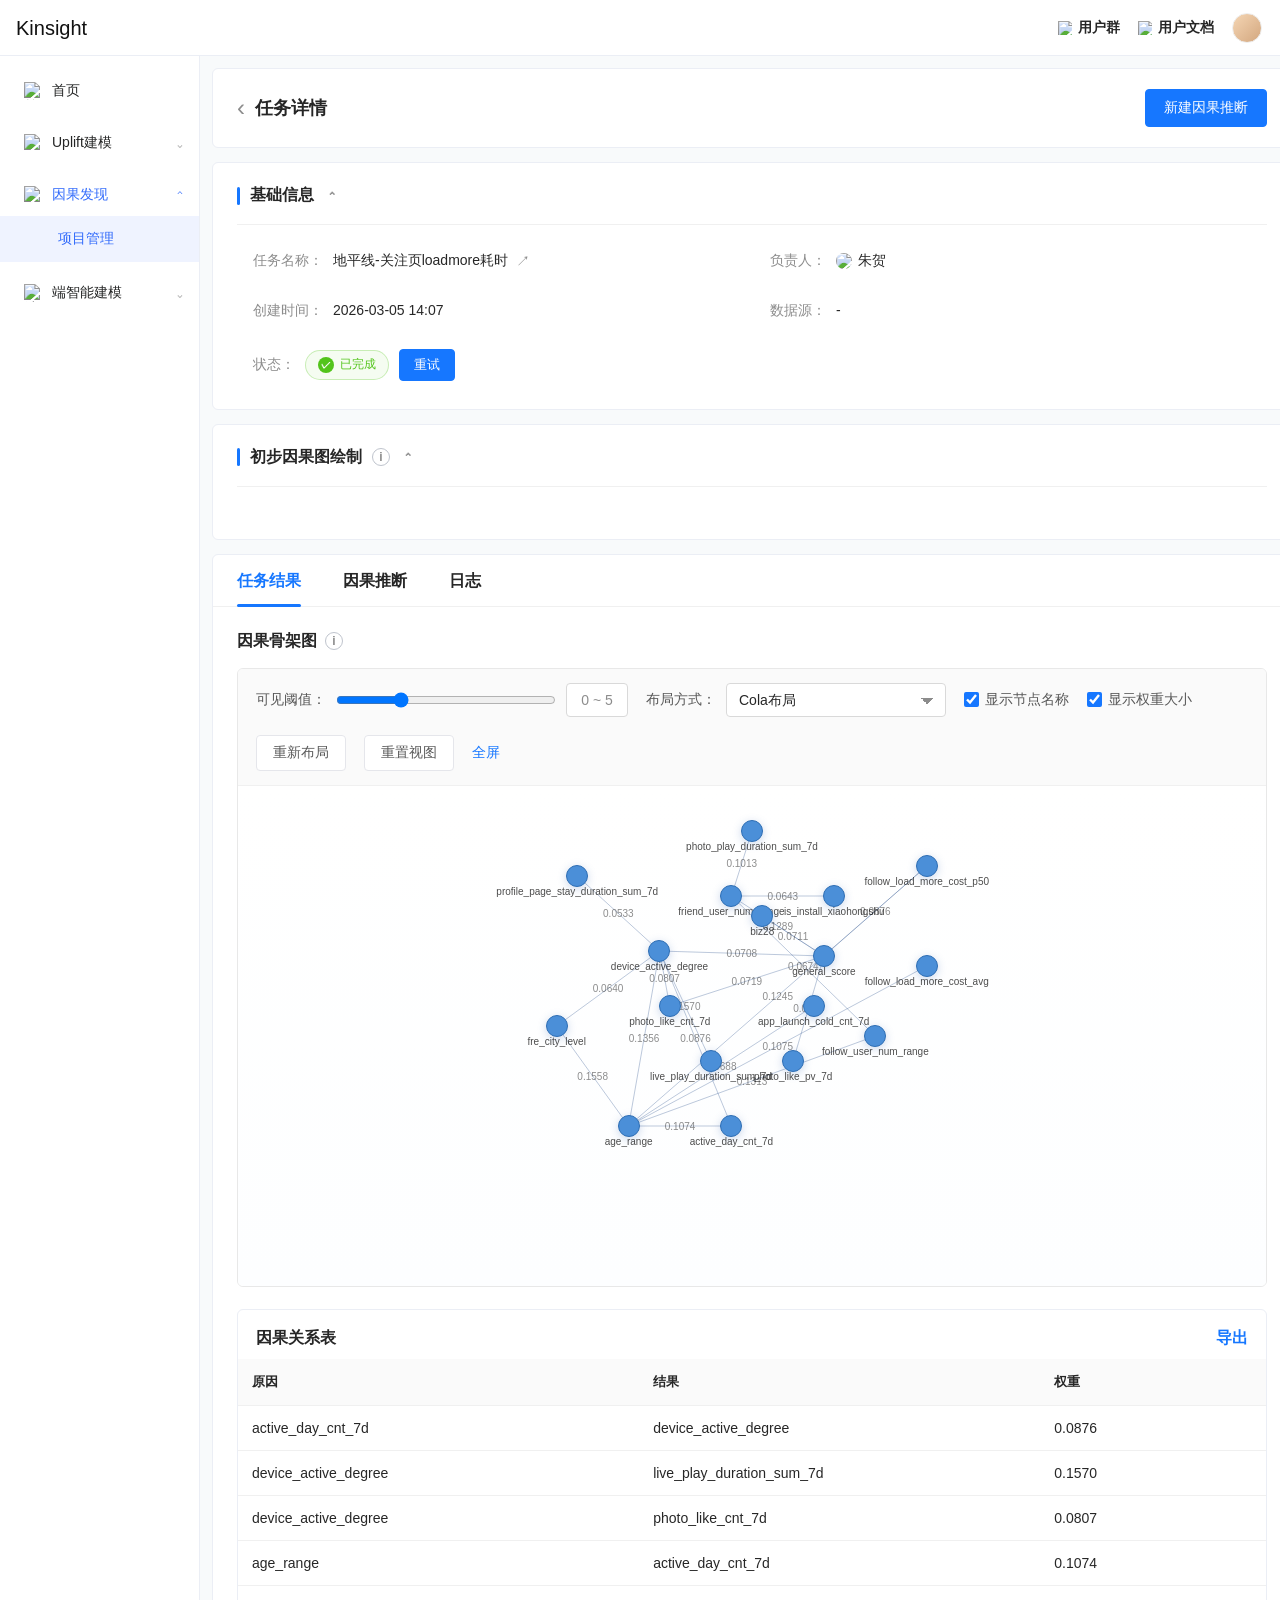
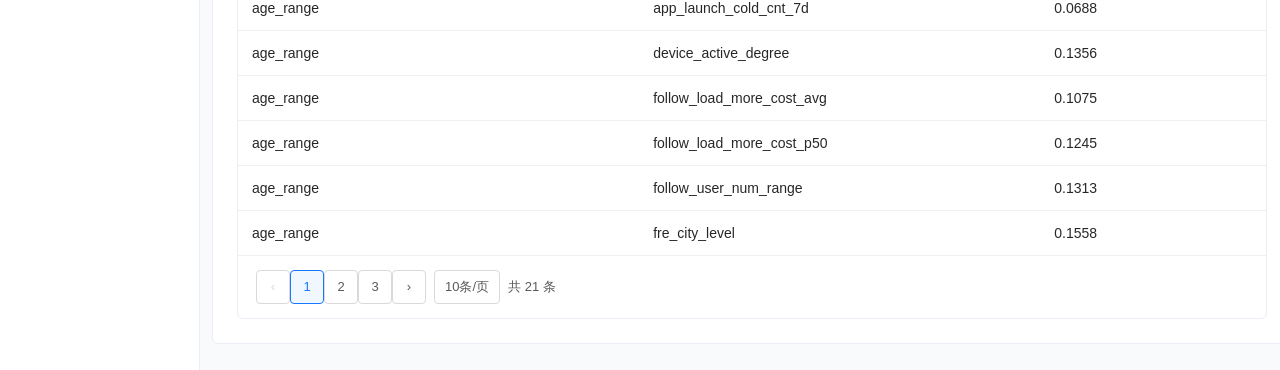
==== pages/causal/causal-project-detail-demo.html @ 395885bf "Initial project import. Add the current Kinsight workspace files to initialize the repository on Git" ====
<!DOCTYPE html>
<html lang="zh-CN">
<head>
  <meta charset="UTF-8" />
  <meta name="viewport" content="width=device-width, initial-scale=1.0" />
  <title>Kinsight - 因果发现任务详情</title>
    <link rel="stylesheet" href="../../assets/css/causal/causal-project-detail-demo.css" />
</head>
<body>
  <header class="app-topbar">
    <div class="brand">Kinsight</div>
    <div class="top-actions">
      <a class="top-link" href="javascript:void(0)"><img src="https://w2.kskwai.com/kos/nlav12127/svg-icons/kim.svg" alt="kim" />用户群</a>
      <a class="top-link" href="javascript:void(0)"><img src="https://w2.kskwai.com/kos/nlav12127/svg-icons/home.svg" alt="doc" />用户文档</a>
      <span class="avatar"></span>
    </div>
  </header>

  <div class="layout">
    <aside class="sidebar">
      <div class="nav-group">
        <a class="nav-item" href="../../pages/home/home-demo.html">
          <img src="https://w2.kskwai.com/kos/nlav12127/svg-icons/home.svg" alt="首页" />
          <span>首页</span>
        </a>
      </div>

      <div class="nav-group">
        <a class="nav-item" href="javascript:void(0)" onclick="toggleNav(this)">
          <img src="https://w2.kskwai.com/kos/nlav12127/svg-icons/list.svg" alt="Uplift建模" />
          <span>Uplift建模</span>
          <span class="nav-arrow">⌄</span>
        </a>
        <div class="sub-nav" style="display: none;">
          <a class="sub-item" href="../../pages/uplift/uplift-task-list-demo.html">项目管理</a>
          <a class="sub-item" href="../../pages/uplift/uplift-audience-package-demo.html">人群包管理</a>
        </div>
      </div>

      <div class="nav-group">
        <a class="nav-item active" href="javascript:void(0)" onclick="toggleNav(this)">
          <img src="https://w2.kskwai.com/kos/nlav12127/svg-icons/wallet.svg" alt="因果发现" />
          <span>因果发现</span>
          <span class="nav-arrow">⌃</span>
        </a>
        <div class="sub-nav">
          <a class="sub-item active" href="../../pages/causal/causal-project-list-demo.html">项目管理</a>
        </div>
      </div>

      <div class="nav-group">
        <a class="nav-item" href="javascript:void(0)" onclick="toggleNav(this)">
          <img src="https://w2.kskwai.com/kos/nlav12127/svg-icons/home.svg" alt="端智能建模" />
          <span>端智能建模</span>
          <span class="nav-arrow">⌄</span>
        </a>
        <div class="sub-nav" style="display: none;">
          <a class="sub-item" href="../../pages/device/task-list-demo.html">项目管理</a>
          <a class="sub-item" href="../../pages/device/eve-package-demo.html">eve包管理</a>
        </div>
      </div>
    </aside>

    <main class="content">
      <div class="page">
        <section class="card">
          <div class="header">
            <a class="back-link" href="../../pages/causal/causal-project-list-demo.html">
              <span class="back-arrow">‹</span>
              <span>任务详情</span>
            </a>
            <button class="btn-primary" type="button" onclick="showToast('已打开新建因果推断入口')">新建因果推断</button>
          </div>
        </section>

        <section class="card section" data-section="basic">
          <div class="section-head">
            <div class="section-title" onclick="toggleSection('basic')">
              <span class="section-mark"></span>
              <span>基础信息</span>
              <span class="section-caret">⌃</span>
            </div>
          </div>
          <div class="divider"></div>
          <div class="section-body" id="section-basic">
            <div class="info-grid">
              <div class="info-item">
                <span class="info-label">任务名称：</span>
                <a id="taskNameLink" class="ext-link" href="javascript:void(0)">
                  <span id="taskNameText">地平线-关注页loadmore耗时</span>
                  <span class="ext-link-icon">↗</span>
                </a>
              </div>
              <div class="info-item">
                <span class="info-label">负责人：</span>
                <span class="info-value owner-cell"><img class="owner-logo" src="https://w2.kskwai.com/kos/nlav12127/svg-icons/kim.svg" alt="kim" /><span id="taskOwner">朱贺</span></span>
              </div>
              <div class="info-item">
                <span class="info-label">创建时间：</span>
                <span class="info-value" id="taskCreatedAt">2026-03-05 14:07</span>
              </div>

              <div class="info-item">
                <span class="info-label">数据源：</span>
                <span class="info-value">-</span>
              </div>
              <div class="info-item">
                <span class="info-label">状态：</span>
                <span class="info-value status-inline"><span id="taskStatusBadge"></span><button id="retryBtn" class="btn btn-mini" type="button" onclick="showToast('已提交重试任务')">重试</button></span>
              </div>
              <div class="info-item"></div>
            </div>
          </div>
        </section>

        <section class="card section" data-section="skeleton">
          <div class="section-head">
            <div class="section-title" onclick="toggleSection('skeleton')">
              <span class="section-mark"></span>
              <span>初步因果图绘制</span>
              <span class="info-icon">i</span>
              <span class="section-caret">⌃</span>
            </div>
          </div>
          <div class="divider"></div>
          <div class="section-body" id="section-skeleton"></div>
        </section>

        <section class="card">
          <div class="tabs" id="tabs">
            <div class="tab-item active" data-tab="taskResult">任务结果</div>
            <div class="tab-item" data-tab="causalInference">因果推断</div>
            <div class="tab-item" data-tab="logs">日志</div>
          </div>

          <div class="tab-content active" data-tab-content="taskResult">
            <div class="block-title">
              <div class="block-title-left">因果骨架图 <span class="info-icon">i</span></div>
            </div>
            <div class="graph-shell">
              <div class="graph-toolbar">
                <div class="toolbar-group">
                  <span>可见阈值：</span>
                  <input id="thresholdRange" class="range-input" type="range" min="0" max="0.18" step="0.01" value="0.05" />
                  <span id="thresholdText" class="range-value">0 ~ 5</span>
                </div>
                <div class="toolbar-group">
                  <span>布局方式：</span>
                  <select id="layoutSelect" class="select">
                    <option value="cola">Cola布局</option>
                    <option value="radial">环形布局</option>
                    <option value="grid">网格布局</option>
                  </select>
                </div>
                <label class="check"><input id="toggleNodeLabel" type="checkbox" checked />显示节点名称</label>
                <label class="check"><input id="toggleWeightLabel" type="checkbox" checked />显示权重大小</label>
                <button class="btn btn-light" type="button" onclick="renderGraph()">重新布局</button>
                <button class="btn btn-light" type="button" onclick="resetGraph()">重置视图</button>
                <a class="toolbar-link" href="javascript:void(0)" onclick="toggleFullscreen()">全屏</a>
              </div>
              <div id="graphCanvas" class="graph-canvas">
                <svg id="graphSvg" class="graph-svg"></svg>
              </div>
            </div>

            <div class="table-card">
              <div class="block-title" style="padding: 18px 18px 0; margin-bottom: 10px;">
                <div class="block-title-left">因果关系表</div>
                <a class="toolbar-link" href="javascript:void(0)" onclick="exportRelations()">导出</a>
              </div>
              <div class="table-wrap">
                <table>
                  <thead>
                    <tr>
                      <th style="width:260px;">原因</th>
                      <th style="width:260px;">结果</th>
                      <th style="width:180px;">权重</th>
                    </tr>
                  </thead>
                  <tbody id="relationTableBody"></tbody>
                </table>
              </div>
              <div class="pagination">
                <div class="pagination-left">
                  <div id="relationPagination"></div>
                  <span class="page-btn">10条/页</span>
                  <span id="relationTotalText">共 0 条</span>
                </div>
                <div class="pagination-right"></div>
              </div>
            </div>
          </div>

          <div class="tab-content" data-tab-content="causalInference">
            <div class="table-card" style="margin-top: 0;">
              <div class="table-wrap">
                <table>
                  <thead>
                    <tr>
                      <th style="width:120px;">ID</th>
                      <th style="width:300px;">因果推断任务名称</th>
                      <th style="width:180px;">ATE曲线参数</th>
                      <th style="width:210px;">创建时间</th>
                      <th style="width:180px;">状态</th>
                      <th style="width:170px;">负责人</th>
                      <th style="width:210px;">操作</th>
                    </tr>
                  </thead>
                  <tbody id="inferenceTableBody"></tbody>
                </table>
              </div>
              <div class="pagination">
                <div class="pagination-left">
                  <span id="inferenceTotalText">共 0 条</span>
                </div>
                <div class="pagination-right" id="inferencePagination"></div>
              </div>
            </div>
          </div>

          <div class="tab-content" data-tab-content="logs">
            <div class="log-layout">
              <div class="log-nav" id="logNav"></div>
              <div class="log-panel">
                <div class="log-toolbar">
                  <span id="logTitle">任务日志</span>
                  <a class="toolbar-link" href="javascript:void(0)" onclick="showToast('日志已复制到剪贴板')">复制日志</a>
                </div>
                <div class="log-content" id="logContent"></div>
              </div>
            </div>
          </div>
        </section>
      </div>
    </main>
  </div>

  <div id="toast" class="toast"></div>

    <script src="../../assets/js/causal/causal-project-detail-demo.js"></script>
</body>
</html>
---- assets/css/causal/causal-project-detail-demo.css ----
*, *::before, *::after { box-sizing: border-box; margin: 0; padding: 0; }
    :root {
      --primary: #1677FF;
      --primary-hover: #4096FF;
      --primary-light: rgba(22,119,255,.08);
      --text-primary: rgba(0,0,0,.85);
      --text-secondary: rgba(0,0,0,.65);
      --text-muted: rgba(0,0,0,.45);
      --border: #EBEEF5;
      --line: #F0F0F0;
      --page-bg: #f8fafb;
      --danger: #F56C6C;
      --success: #52C41A;
      --warning: #FAAD14;
    }

    body {
      font-family: -apple-system, BlinkMacSystemFont, "PingFang SC", "Microsoft YaHei", sans-serif;
      background: var(--page-bg);
      color: var(--text-primary);
      font-size: 14px;
      min-height: 100vh;
    }

    .app-topbar {
      height: 56px;
      background: #fff;
      border-bottom: 1px solid var(--border);
      display: flex;
      align-items: center;
      justify-content: space-between;
      padding: 0 18px 0 16px;
    }
    .brand {
      font-size: 20px;
      font-weight: 400;
      line-height: 1;
      color: #111;
    }
    .top-actions {
      display: inline-flex;
      align-items: center;
      gap: 18px;
      color: var(--text-primary);
      font-size: 14px;
    }
    .top-link {
      display: inline-flex;
      align-items: center;
      gap: 6px;
      color: var(--text-primary);
      text-decoration: none;
      font-weight: 600;
    }
    .top-link img { width: 14px; height: 14px; }
    .avatar {
      width: 30px;
      height: 30px;
      border-radius: 50%;
      background: linear-gradient(135deg,#f5d6b4,#d3a77f);
      border: 1px solid #eee;
    }

    .layout {
      display: flex;
      min-height: calc(100vh - 56px);
    }
    .sidebar {
      width: 230px;
      background: #fff;
      border-right: 1px solid var(--border);
      padding: 14px 0;
    }
    .nav-group { margin-bottom: 10px; }
    .nav-item {
      height: 42px;
      display: flex;
      align-items: center;
      gap: 10px;
      padding: 0 16px 0 24px;
      color: #252626;
      font-size: 14px;
      font-weight: 500;
      text-decoration: none;
      cursor: pointer;
    }
    .nav-item:hover { color: rgba(50,107,251,0.8); }
    .nav-item img {
      width: 18px;
      height: 18px;
      object-fit: contain;
      flex-shrink: 0;
    }
    .nav-item.active { color: #326bfb; }
    .nav-arrow {
      margin-left: auto;
      color: #8C8C8C;
      font-size: 14px;
      font-weight: 400;
    }
    .nav-item.active .nav-arrow { color: #326bfb; }
    .sub-nav {
      display: flex;
      flex-direction: column;
    }
    .sub-item {
      display: flex;
      align-items: center;
      padding: 14px 18px 14px 58px;
      color: #252626;
      text-decoration: none;
      font-size: 14px;
      font-weight: 400;
    }
    .sub-item:hover { color: rgba(50,107,251,0.8); }
    .sub-item.active {
      color: #326bfb;
      background: rgba(50,107,251,0.08);
      font-weight: 500;
    }

    .content {
      flex: 1;
      padding: 16px;
      overflow: auto;
    }
    .page {
      width: 100%;
      min-width: 1220px;
    }
    .card {
      background: #fff;
      border-radius: 6px;
      border: 1px solid var(--border);
      margin-bottom: 14px;
    }
    .header {
      display: flex;
      align-items: center;
      justify-content: space-between;
      padding: 20px 24px;
    }
    .back-link {
      display: inline-flex;
      align-items: center;
      gap: 10px;
      text-decoration: none;
      color: var(--text-primary);
      font-size: 18px;
      font-weight: 700;
    }
    .back-arrow {
      color: #8C8C8C;
      font-size: 24px;
      line-height: 1;
      font-weight: 300;
    }
    .btn-primary {
      height: 38px;
      border: 1px solid var(--primary);
      background: var(--primary);
      color: #fff;
      border-radius: 4px;
      padding: 0 18px;
      cursor: pointer;
      font-size: 14px;
      transition: all .15s;
      font-family: inherit;
    }
    .btn-primary:hover { background: var(--primary-hover); border-color: var(--primary-hover); }
    .btn {
      height: 36px;
      border-radius: 4px;
      padding: 0 16px;
      cursor: pointer;
      font-size: 14px;
      border: 1px solid #D9D9D9;
      background: #fff;
      color: var(--text-primary);
      transition: all .15s;
      font-family: inherit;
      display: inline-flex;
      align-items: center;
      justify-content: center;
    }
    .btn:hover { border-color: var(--primary); color: var(--primary); }
    .btn-light {
      border-color: #E5E6EB;
      color: var(--text-secondary);
      background: #fff;
    }
    .btn-light:hover { border-color: #D0D5DD; color: var(--text-primary); }
    .btn-mini {
      height: 32px;
      padding: 0 14px;
      font-size: 13px;
    }
    #retryBtn {
      background: var(--primary);
      border-color: var(--primary);
      color: #fff;
    }
    #retryBtn:hover {
      background: var(--primary-hover);
      border-color: var(--primary-hover);
      color: #fff;
    }

    .section {
      padding: 22px 24px 28px;
    }
    .section-head {
      display: flex;
      align-items: center;
      justify-content: space-between;
      gap: 12px;
      margin-bottom: 18px;
    }
    .section-title {
      display: inline-flex;
      align-items: center;
      gap: 10px;
      font-size: 16px;
      font-weight: 600;
      color: var(--text-primary);
      cursor: pointer;
      user-select: none;
    }
    .section-mark {
      width: 3px;
      height: 18px;
      border-radius: 999px;
      background: var(--primary);
      display: inline-block;
    }
    .section-caret {
      color: #8C8C8C;
      font-size: 14px;
      margin-left: 4px;
      transition: transform .2s ease;
    }
    .section.collapsed .section-caret { transform: rotate(180deg); }
    .section-body { display: block; }
    .section.collapsed .section-body { display: none; }
    .divider {
      height: 1px;
      background: var(--line);
      margin-bottom: 24px;
    }
    .info-icon {
      display: inline-flex;
      align-items: center;
      justify-content: center;
      width: 18px;
      height: 18px;
      border-radius: 50%;
      border: 1px solid #BFC4CD;
      color: #8C8C8C;
      font-size: 12px;
      line-height: 1;
      font-weight: 700;
    }

    .info-grid {
      display: grid;
      grid-template-columns: 1.2fr 1fr 1fr;
      row-gap: 26px;
      column-gap: 36px;
      padding: 0 16px;
    }
    .info-item {
      display: flex;
      align-items: center;
      gap: 10px;
      min-width: 0;
      line-height: 1.7;
    }
    .info-label {
      color: var(--text-muted);
      flex-shrink: 0;
      white-space: nowrap;
    }
    .info-value {
      color: var(--text-primary);
      min-width: 0;
      word-break: break-word;
    }
    .owner-cell {
      display: inline-flex;
      align-items: center;
      gap: 6px;
      color: var(--text-primary);
    }
    .owner-logo {
      width: 16px;
      height: 16px;
      object-fit: contain;
      border-radius: 50%;
      flex-shrink: 0;
    }
    .status-inline {
      display: inline-flex;
      align-items: center;
      gap: 10px;
    }
    .status-chip {
      display: inline-flex;
      align-items: center;
      gap: 6px;
      height: 30px;
      padding: 0 12px;
      border-radius: 999px;
      border: 1px solid transparent;
      font-size: 12px;
      background: #fff;
    }
    .status-icon {
      width: 16px;
      height: 16px;
      border-radius: 50%;
      display: inline-flex;
      align-items: center;
      justify-content: center;
      font-size: 10px;
      line-height: 1;
      font-weight: 700;
      color: #fff;
    }
    .status-chip.done {
      color: var(--success);
      border-color: rgba(82,196,26,.28);
      background: rgba(82,196,26,.06);
    }
    .status-chip.done .status-icon { background: var(--success); }
    .status-chip.failed {
      color: var(--danger);
      border-color: rgba(245,108,108,.28);
      background: rgba(245,108,108,.06);
    }
    .status-chip.failed .status-icon { background: var(--danger); }
    .status-chip.running {
      color: var(--primary);
      border-color: rgba(22,119,255,.28);
      background: rgba(22,119,255,.06);
    }
    .status-chip.running .status-icon { background: var(--primary); }
    .ext-link {
      display: inline-flex;
      align-items: center;
      gap: 8px;
      color: var(--text-primary);
      text-decoration: none;
    }
    .ext-link-icon {
      color: #8C8C8C;
      font-size: 14px;
      line-height: 1;
    }

    .tabs {
      display: flex;
      align-items: center;
      gap: 42px;
      padding: 0 24px;
      border-bottom: 1px solid var(--line);
    }
    .tab-item {
      position: relative;
      padding: 16px 0 14px;
      color: var(--text-primary);
      font-size: 16px;
      font-weight: 600;
      cursor: pointer;
      user-select: none;
    }
    .tab-item.active { color: var(--primary); }
    .tab-item.active::after {
      content: '';
      position: absolute;
      left: 0;
      right: 0;
      bottom: -1px;
      height: 3px;
      border-radius: 999px;
      background: var(--primary);
    }
    .tab-content {
      display: none;
      padding: 24px;
    }
    .tab-content.active { display: block; }

    .block-title {
      display: flex;
      align-items: center;
      justify-content: space-between;
      gap: 12px;
      margin-bottom: 16px;
      font-size: 16px;
      font-weight: 700;
      color: var(--text-primary);
    }
    .block-title-left {
      display: inline-flex;
      align-items: center;
      gap: 8px;
    }

    .graph-shell {
      border: 1px solid #E8E8E8;
      border-radius: 6px;
      overflow: hidden;
      background: #fff;
    }
    .graph-toolbar {
      display: flex;
      align-items: center;
      gap: 18px;
      padding: 14px 18px;
      background: #FAFAFA;
      border-bottom: 1px solid var(--line);
      flex-wrap: wrap;
    }
    .toolbar-group {
      display: inline-flex;
      align-items: center;
      gap: 10px;
      color: var(--text-secondary);
    }
    .range-input { width: 220px; }
    .range-value {
      min-width: 62px;
      height: 34px;
      border: 1px solid #D9D9D9;
      border-radius: 4px;
      background: #fff;
      display: inline-flex;
      align-items: center;
      justify-content: center;
      color: var(--text-muted);
    }
    .select {
      height: 34px;
      min-width: 220px;
      border: 1px solid #D9D9D9;
      border-radius: 4px;
      padding: 0 36px 0 12px;
      font-size: 14px;
      outline: none;
      background: #fff;
      color: var(--text-primary);
      font-family: inherit;
      appearance: none;
      background-image: linear-gradient(45deg, transparent 50%, #8C8C8C 50%), linear-gradient(135deg, #8C8C8C 50%, transparent 50%);
      background-position: calc(100% - 18px) 14px, calc(100% - 12px) 14px;
      background-size: 6px 6px, 6px 6px;
      background-repeat: no-repeat;
    }
    .check {
      display: inline-flex;
      align-items: center;
      gap: 6px;
      color: var(--text-secondary);
      user-select: none;
      cursor: pointer;
    }
    .check input { width: 15px; height: 15px; accent-color: var(--primary); }
    .toolbar-link {
      color: var(--primary);
      text-decoration: none;
      cursor: pointer;
      white-space: nowrap;
    }

    .graph-canvas {
      position: relative;
      height: 500px;
      background: linear-gradient(180deg, #FFF 0%, #FDFEFF 100%);
      overflow: hidden;
    }
    .graph-canvas.fullscreen {
      height: calc(100vh - 220px);
    }
    .graph-svg {
      position: absolute;
      inset: 0;
      width: 100%;
      height: 100%;
      pointer-events: none;
    }
    .graph-edge {
      stroke: rgba(90, 112, 144, .28);
      stroke-width: 1;
    }
    .graph-edge.active { stroke: rgba(60, 94, 150, .34); }
    .edge-label {
      position: absolute;
      color: rgba(0,0,0,.45);
      font-size: 10px;
      transform: translate(-50%, -50%);
      pointer-events: none;
      white-space: nowrap;
    }
    .node {
      position: absolute;
      width: 22px;
      height: 22px;
      border-radius: 50%;
      background: #4B8FD8;
      border: 1px solid #2E6EB4;
      box-shadow: 0 2px 8px rgba(55, 102, 178, .25);
      transform: translate(-50%, -50%);
    }
    .node-label {
      position: absolute;
      font-size: 10px;
      color: rgba(0,0,0,.7);
      transform: translate(-50%, 10px);
      white-space: nowrap;
      pointer-events: none;
    }

    .table-card {
      margin-top: 22px;
      border: 1px solid var(--border);
      border-radius: 6px;
      overflow: hidden;
      background: #fff;
    }
    .table-wrap { overflow: auto; }
    table {
      width: 100%;
      border-collapse: separate;
      border-spacing: 0;
      min-width: 1080px;
    }
    thead th {
      text-align: left;
      font-size: 13px;
      color: var(--text-primary);
      background: #FAFAFA;
      padding: 14px 14px;
      border-bottom: 1px solid var(--line);
      font-weight: 600;
      white-space: nowrap;
    }
    tbody td {
      padding: 14px;
      border-bottom: 1px solid var(--line);
      vertical-align: middle;
      color: var(--text-primary);
      white-space: nowrap;
    }
    tbody tr:hover td { background: #FCFDFF; }
    .table-action {
      color: var(--primary);
      text-decoration: none;
      margin-right: 16px;
      cursor: pointer;
    }
    .table-action:last-child { margin-right: 0; }
    .table-action.disabled {
      color: #BFBFBF;
      cursor: not-allowed;
      pointer-events: none;
    }
    .dots {
      color: var(--primary);
      font-size: 18px;
      line-height: 1;
    }
    .pagination {
      padding: 14px 18px;
      display: flex;
      justify-content: space-between;
      align-items: center;
      gap: 8px;
      color: var(--text-secondary);
      font-size: 13px;
    }
    .pagination-left,
    .pagination-right {
      display: flex;
      align-items: center;
      gap: 8px;
    }
    .page-btn {
      min-width: 34px;
      height: 34px;
      border: 1px solid #D9D9D9;
      border-radius: 4px;
      display: inline-flex;
      align-items: center;
      justify-content: center;
      cursor: pointer;
      background: #fff;
      color: var(--text-secondary);
      padding: 0 10px;
      user-select: none;
    }
    .page-btn.active {
      border-color: var(--primary);
      color: var(--primary);
      background: rgba(22,119,255,.06);
    }
    .page-btn.disabled {
      color: #D9D9D9;
      cursor: not-allowed;
    }

    .log-layout {
      display: grid;
      grid-template-columns: 220px minmax(0, 1fr);
      gap: 16px;
    }
    .log-nav {
      border: 1px solid var(--border);
      border-radius: 6px;
      background: #fff;
      padding: 12px;
      display: flex;
      flex-direction: column;
      gap: 8px;
      height: fit-content;
    }
    .log-nav-item {
      height: 36px;
      border-radius: 4px;
      padding: 0 12px;
      display: flex;
      align-items: center;
      color: var(--text-secondary);
      cursor: pointer;
      user-select: none;
    }
    .log-nav-item.active {
      background: rgba(22,119,255,.08);
      color: var(--primary);
      font-weight: 600;
    }
    .log-panel {
      border: 1px solid var(--border);
      border-radius: 6px;
      background: #0F172A;
      color: #DCE7F8;
      min-height: 460px;
      overflow: hidden;
    }
    .log-toolbar {
      display: flex;
      align-items: center;
      justify-content: space-between;
      padding: 12px 16px;
      background: rgba(255,255,255,.04);
      border-bottom: 1px solid rgba(255,255,255,.08);
      font-size: 13px;
    }
    .log-content {
      padding: 16px 18px 18px;
      font-family: ui-monospace, SFMono-Regular, Menlo, Monaco, Consolas, "Liberation Mono", monospace;
      font-size: 12px;
      line-height: 1.8;
      white-space: pre-wrap;
      overflow: auto;
      max-height: 520px;
    }
    .log-line-time { color: #7DD3FC; }
    .log-line-info { color: #E2E8F0; }
    .log-line-success { color: #86EFAC; }
    .log-line-warn { color: #FDE68A; }

    .toast {
      position: fixed;
      top: 72px;
      left: 50%;
      transform: translateX(-50%) translateY(-10px);
      background: rgba(0,0,0,.8);
      color: #fff;
      padding: 8px 14px;
      border-radius: 6px;
      font-size: 13px;
      opacity: 0;
      pointer-events: none;
      transition: all .2s ease;
      z-index: 120;
    }
    .toast.show {
      opacity: 1;
      transform: translateX(-50%) translateY(0);
    }

    @media (max-width: 1380px) {
      .sidebar { width: 200px; }
      .content { padding: 12px; }
      .page { min-width: 1080px; }
      .info-grid { grid-template-columns: repeat(2, minmax(0, 1fr)); }
      .log-layout { grid-template-columns: 1fr; }
    }
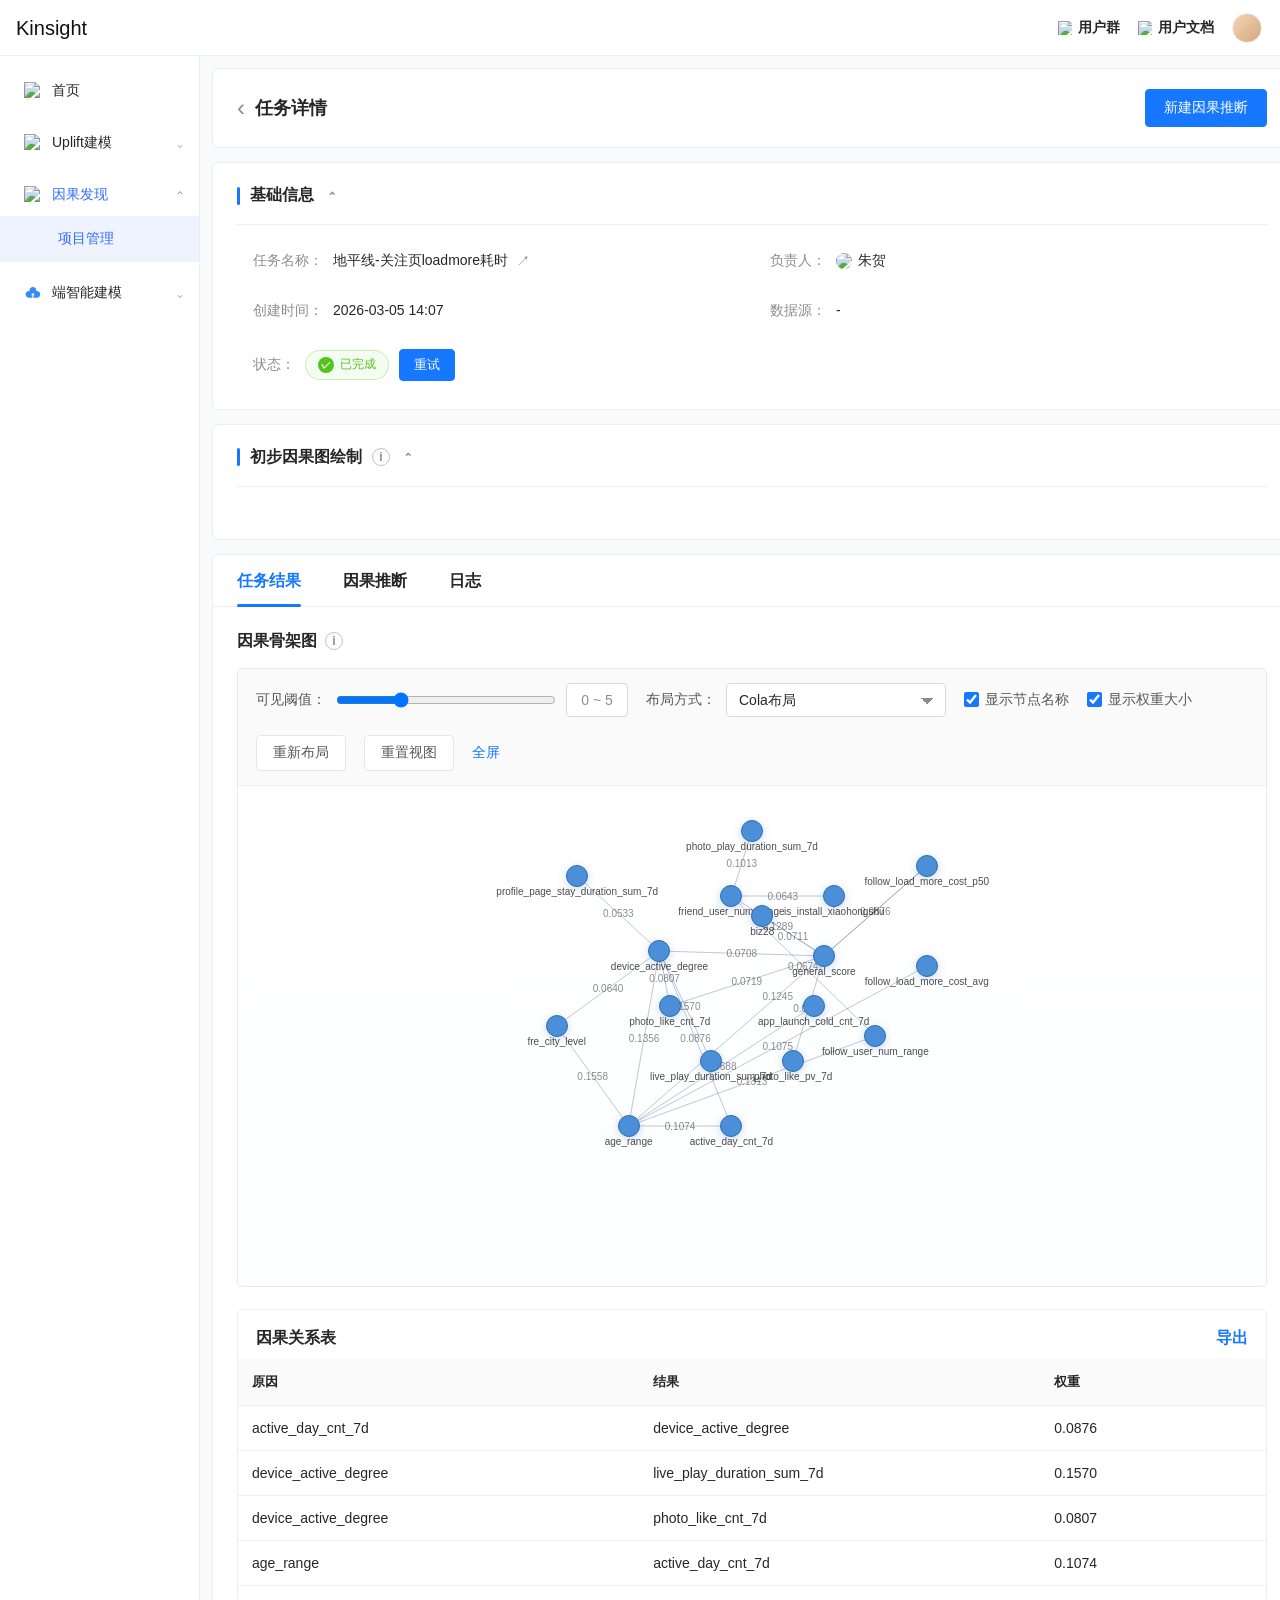
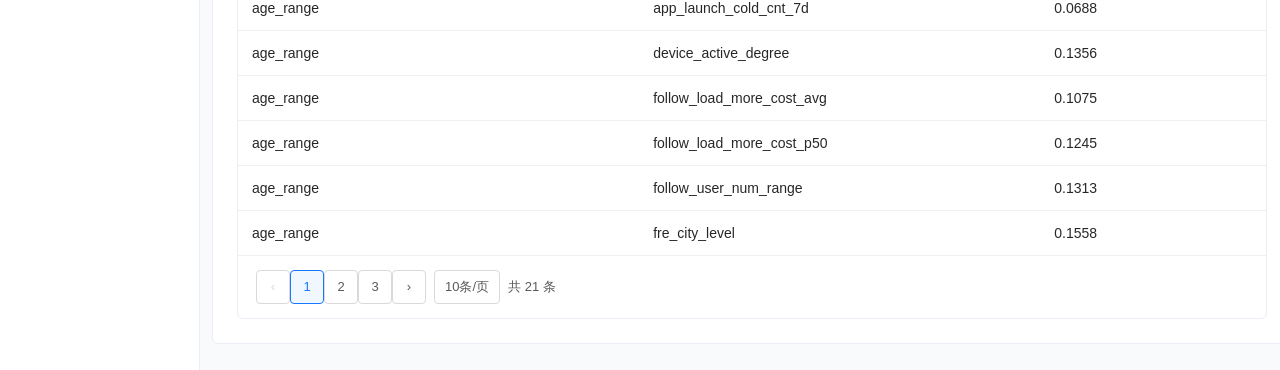
==== commit 01116679: "feat: 端智能建模评估报告模型联动改造、导航图标统一、+3 hover交互优化 - 评估报告模型 tab 顶置，联动表格高亮、loss 曲线、特征重要度 - 问题类型增加开发提示 info ico" ====
--- a/pages/causal/causal-project-detail-demo.html
+++ b/pages/causal/causal-project-detail-demo.html
@@ -50,7 +50,7 @@
 
       <div class="nav-group">
         <a class="nav-item" href="javascript:void(0)" onclick="toggleNav(this)">
-          <img src="https://w2.kskwai.com/kos/nlav12127/svg-icons/home.svg" alt="端智能建模" />
+          <img src="../../assets/images/device-nav.svg" alt="端智能建模" />
           <span>端智能建模</span>
           <span class="nav-arrow">⌄</span>
         </a>
